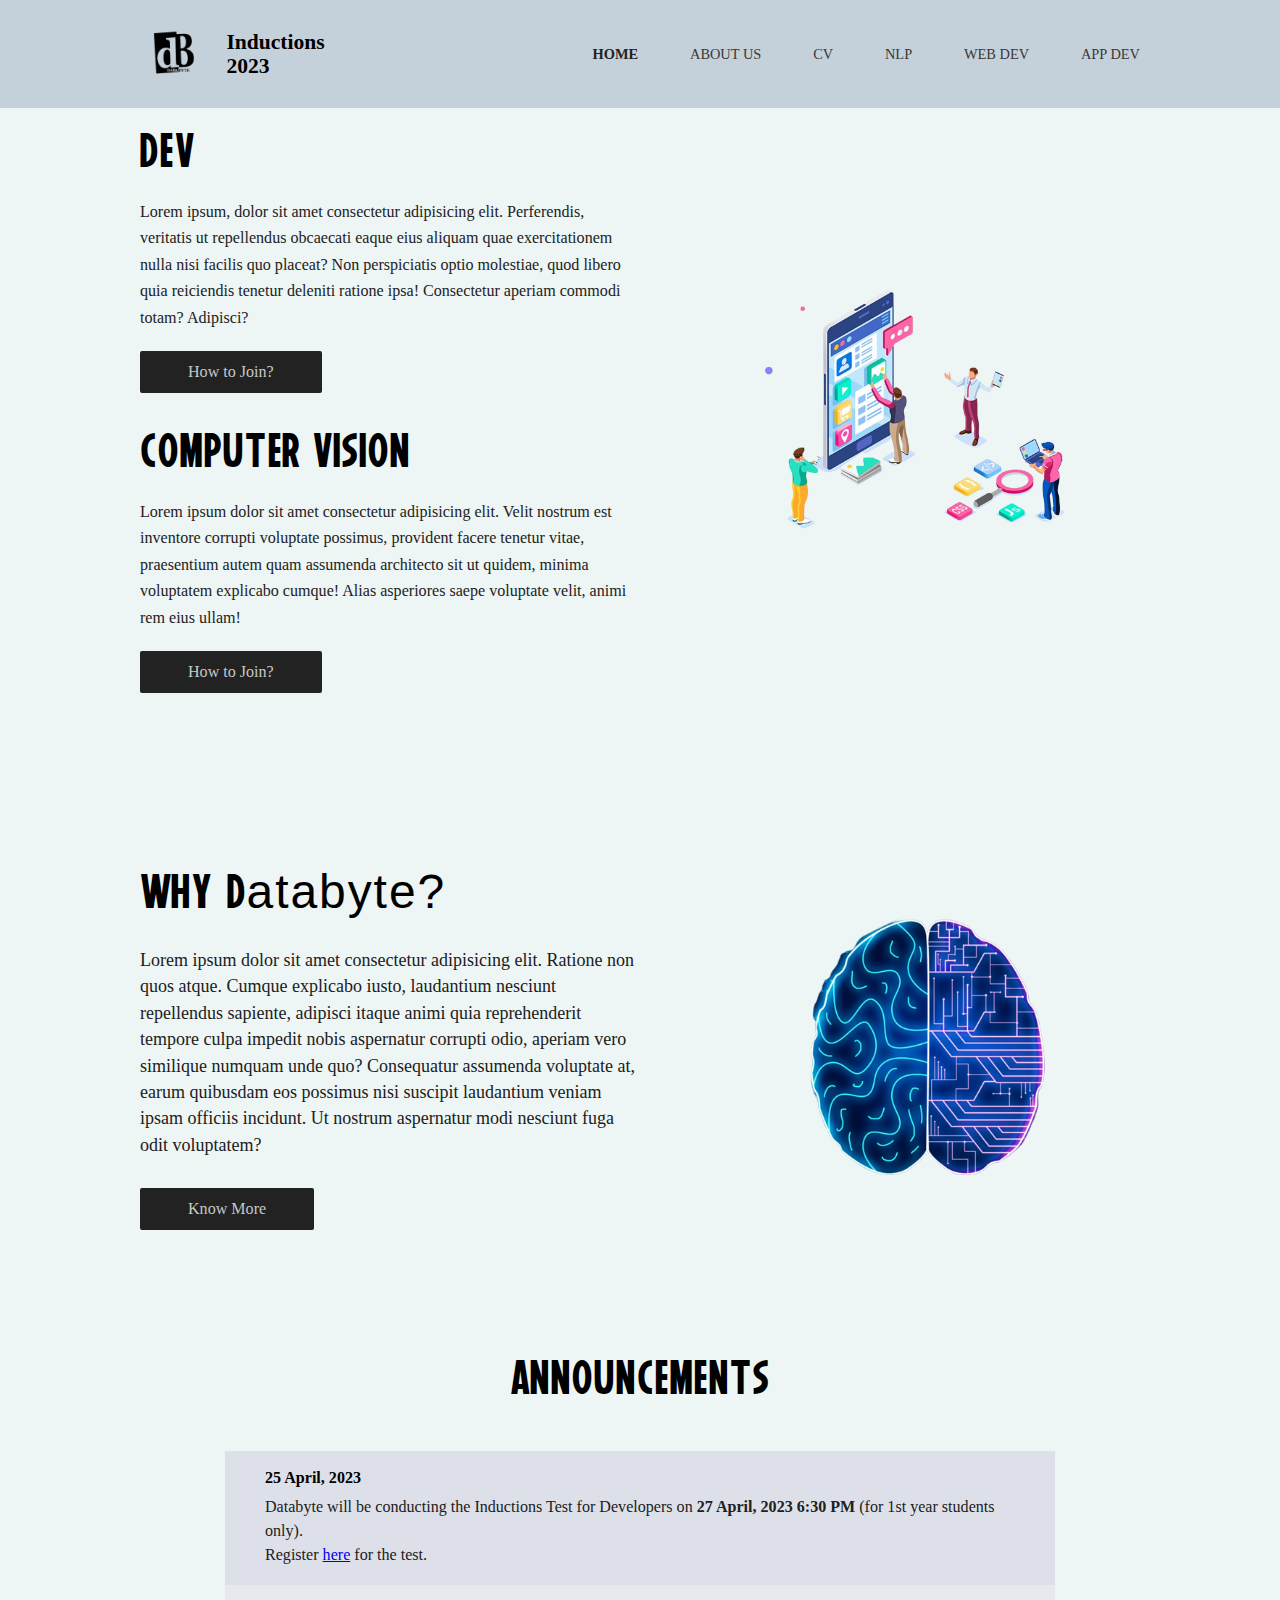
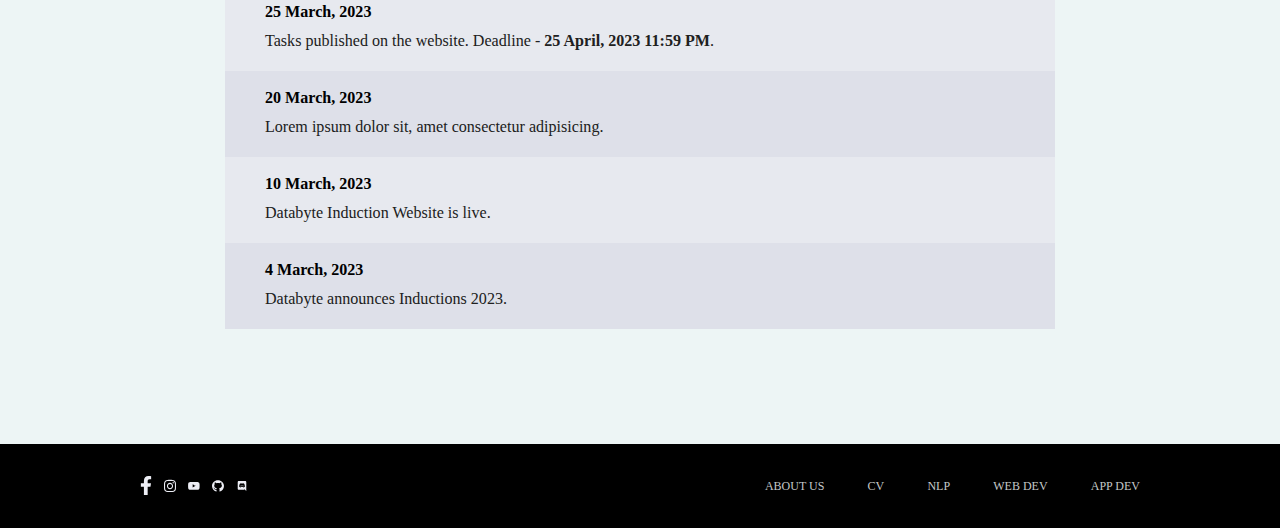
==== index.html @ 8279a618 "Add files via upload" ====
<html
<head>
  <meta charset="utf-8" />
  <meta name="viewport" content="width=device-width, initial-scale=1.0" />
  <meta http-equiv="X-UA-Compatible" content="IE=edge" />
<title>
    Databyte inductions 2023
  </title>
  <link rel="icon" href="assets/favicon.ico" type="image/ico" />
  <meta name="viewport" content="width=device-width, initial-scale=1" />

  <!--Imports-->
  <!--Google Fonts-->
  <link rel="preconnect" href="https://fonts.googleapis.com">
  <link rel="preconnect" href="https://fonts.gstatic.com" crossorigin>
  <link href="https://fonts.googleapis.com/css2?family=Bruno+Ace+SC&display=swap" rel="stylesheet">

  <!-- Jquery -->
  <script src="https://ajax.googleapis.com/ajax/libs/jquery/3.3.1/jquery.min.js"></script>

  <!--Stylesheets-->
  <link href="css/base.css" type="text/css" rel="stylesheet" />
  <link href="css/base_hamburger.css" type="text/css" rel="stylesheet" />
  <link href="css/base_mobile.css" type="text/css" rel="stylesheet" />
  <link href="css/fix_header.css" type="text/css" rel="stylesheet" />
  <link href="css/index.css" type="text/css" rel="stylesheet" />
  <link href="css/index_mobile.css" type="text/css" rel="stylesheet" />

  <!--Javascript-->
  <script type="text/javascript" src="js/notifications.js"></script>
  <script type="text/javascript" src="js/base_hamburger.js"></script>
  <script type="text/javascript" src="js/fix_header.js"></script>
  <script type="text/javascript" src="js/toggle_overlay.js"></script>

</head>

<body>
  <nav class="site-navbar initial" id="site-navbar">
    <div class="site-container">
      <div class="site-navbar-wrapper">
        <div>
          <a href="/" class="site-home-link">
            <img src="assets/logo.png" class="site-logo" alt="Databyte logo" />
            <div class="site-logo-text">
              Inductions
              <br />
              2023
            </div>
          </a>
        </div>
        <div class="navlinks-horizontal">
          <a href="./" class="navlink" selected="True">
            HOME
          </a>
          <a href="about_us" class="navlink">
            ABOUT US
          </a>
          <a href="CV" class="navlink">
            CV
          </a>
          <a href="NLP" class="navlink">
            NLP
          </a>
          <a href="WEB DEV" class="navlink">
          WEB DEV
          </a>
          <a href="APP DEV" class="navlink">
            APP DEV
          </a>
        </div>
        <div class="navlinks-mobile">
          <input type="checkbox" class="openSidebarMenu" id="openSidebarMenu" onclick="addOverlay()" />
          <label for="openSidebarMenu" class="sidebarIconToggle">
            <div class="spinner diagonal part-1"></div>
            <div class="spinner horizontal"></div>
            <div class="spinner diagonal part-2"></div>
          </label>
          <div id="sidebarMenu">
            <ul class="sidebarMenuInner">
              <li>
                <a href="./" class="navlink" selected="True">
                  <div>
                    HOME
                  </div>
                </a>
              </li>
              <li>
                <a href="about_us" class="navlink">
                  <div>
                    ABOUT US
                  </div>
                </a>
              </li>
              <li>
                <a href="CV" class="navlink">
                  <div>
                    CV
                  </div>
                </a>
              </li>
              <li>
                <a href="NLP" class="navlink">
                  <div>
                    NLP
                  </div>
                </a>
              </li>
              <li>
                <a href="WEB DEV" class="navlink">
                  <div>
                  WEB DEV
                  </div>
                </a>
              </li>
              <li>
                <a href="APP DEV" class="navlink">
                  <div>
                    APP DEV
                  </div>
                </a>
              </li>
            </ul>
          </div>
        </div>
      </div>
    </div>
  </nav>
  <div id="overlay" onclick="hideOverlay()"></div>
  <main class="home">
    <section class="coloured-container">
      <div class="site-container">
        <div class="main-container">
          <div class="illustration-container"></div>
          <div class="design-information-container">
            <h1 class="main-page-heading">
              <div class="heading-background-box"></div>
              <div class="heading-text">DEV</div>
            </h1>
            <div class="heading-information">
              Lorem ipsum, dolor sit amet consectetur adipisicing elit. Perferendis, veritatis ut repellendus obcaecati eaque eius aliquam quae exercitationem nulla nisi facilis quo placeat? Non perspiciatis optio molestiae, quod libero quia reiciendis tenetur deleniti ratione ipsa! Consectetur aperiam commodi totam? Adipisci?
            </div>
            <a href="WEB DEV/">
              <button class="site-cta-button"
                onclick="ga('send', 'event', 'Inner Redirect', 'change page design', 'Redirect to WEB DEV');">
                How to Join?
              </button>
            </a>
          </div>
          <div class="development-information-container">
            <h1 class="main-page-heading">
              <div class="heading-background-box"></div>
              <div class="heading-text">COMPUTER VISION</div>
            </h1>
            <div class="heading-information">
             Lorem ipsum dolor sit amet consectetur adipisicing elit. Velit nostrum est inventore corrupti voluptate possimus, provident facere tenetur vitae, praesentium autem quam assumenda architecto sit ut quidem, minima voluptatem explicabo cumque! Alias asperiores saepe voluptate velit, animi rem eius ullam!
            </div>
            <a href="CV/">
              <button class="site-cta-button"
                onclick="ga('send', 'event', 'Inner Redirect', 'change page development', 'Redirect to ML');">
                How to Join?
              </button>
            </a>
          </div>
        </div>
      </div>
    </section>

    <section class="why-databyte-section">
      <div class="site-container">
        <div class="why-databyte-wrapper">
          <div class="why-databyte-content">
            <h1 class="main-page-heading">
              <div class="heading-background-box"></div>
              <div class="heading-text">WHY Databyte?</div>
            </h1>

            <div class="why-databyte-text">
            Lorem ipsum dolor sit amet consectetur adipisicing elit. Ratione non quos atque. Cumque explicabo iusto, laudantium nesciunt repellendus sapiente, adipisci itaque animi quia reprehenderit tempore culpa impedit nobis aspernatur corrupti odio, aperiam vero similique numquam unde quo? Consequatur assumenda voluptate at, earum quibusdam eos possimus nisi suscipit laudantium veniam ipsam officiis incidunt. Ut nostrum aspernatur modi nesciunt fuga odit voluptatem?
            </div>
            <a href="about_us/">
              <button class="site-cta-button"
                onclick="ga('send', 'event', 'Inner Redirect', 'change page about us', 'Redirect to About us');">
                Know More
              </button>
            </a>
          </div>
          <div class="why-databyte-illustration"></div>
        </div>
      </div>
    </section>
    <section class="updates-section">
      <div class="site-container">
        <div class="updates-wrapper">
          <h1 class="main-page-heading">
            <div class="heading-background-box"></div>
            <div class="heading-text">ANNOUNCEMENTS</div>
          </h1>
        </div>
        <div class="updates">

          <div class="update-item">
            <div class="update-content">
              <div class="update-time">25 April, 2023</div>
              <div class="update-text">
                <p>Databyte will be conducting the Inductions Test for Developers on <strong>27 April, 2023 6:30 PM</strong>
                  (for 1st year students only).</p>
                <p>Register <a href="https://databytenitt.github.io/home.html" target="_blank">here</a> for the
                  test.</p>
              </div>
            </div>
          </div>
          <div class="update-item">
            <div class="update-content">
              <div class="update-time">25 March, 2023</div>
              <div class="update-text">
                <p> Tasks published on the website. Deadline - <strong>25 April, 2023 11:59 PM</strong>.</p>

              </div>
            </div>
          </div>
          <div class="update-item">
            <div class="update-content">
              <div class="update-time">20 March, 2023</div>
              <div class="update-text">
               Lorem ipsum dolor sit, amet consectetur adipisicing.
              </div>
            </div>
          </div>
          <div class="update-item">
            <div class="update-content">
              <div class="update-time">10 March, 2023</div>
              <div class="update-text">
                Databyte Induction Website is live.
              </div>
            </div>
          </div>
          <div class="update-item">
            <div class="update-content">
              <div class="update-time">4 March, 2023</div>
              <div class="update-text">Databyte announces Inductions 2023.</div>
            </div>
          </div>

        </div>
      </div>
    </section>
  </main>
  <footer class="site-footer">
    <div class="site-container">
      <div class="site-footer-wrapper">
        <div class="sociallinks">
   
          <a
            href="https://www.facebook.com"
            class="sociallink"
            target="_blank"
            onclick="ga('send', 'social', 'Facebook', 'visit', 'https://www.facebook.com');"
          >
            <img src="assets/social_icons/fb.svg" alt="facebook-icon" />
          </a>
          <a
            href="https://www.instagram.com"
            class="sociallink"
            target="_blank"
            onclick="ga('send', 'social', 'Instagram', 'visit', 'https://www.instagram.com');"
          >
            <img
              src="assets/social_icons/instagram.svg"
              alt="instagram-icon"
            />
          </a>
          <a
            href="https://www.youtube.com"
            class="sociallink"
            target="_blank"
            onclick="ga('send', 'social', 'Instagram', 'visit', 'https://www.youtube.com');"
          >
            <img
              src="assets/social_icons/youtube.svg"
              alt="youtube-icon"
            />
          </a>
          <a
            href="https://github.com"
            class="sociallink"
            target="_blank"
            onclick="ga('send', 'social', 'GitHub', 'visit', 'https://github.com');"
          >
            <img src="assets/social_icons/github.svg" alt="github-icon" />
          </a>
          <a
            href="https://discord.com/"
            class="sociallink"
            target="_blank"
            onclick="ga('send', 'social', 'Discord', 'visit', 'https://discord.com/');"
          >
            <img src="assets/social_icons/discord.svg" alt="discord-icon" />
          </a>
        </div>
        <div class="navlinks-horizontal">
          <a href="about_us" class="navlink">
            ABOUT US
          </a>
          <a href="CV" class="navlink">
            CV
          </a>
          <a href="NLP" class="navlink">
            NLP
          </a>
          <a href="WEB DEV" class="navlink">
          WEB DEV
          </a>
          <a href="APP DEV" class="navlink">
          APP DEV
          </a>
        </div>
      </div>
    </div>
  </footer>
</body>

</html>
---- css/base.css ----
* {
  margin: 0;
  padding: 0;
}

/* Default CSS */
:root {
  font-size: 24px;
  font-family: Nunito Sans;
  font-style: normal;
  font-weight: normal;
}

body {
  display: flex;
  flex-direction: column;
  height: 100%;
  background-color: #edf5f5;
  width: 100%;
}

main {
  flex-grow: 1;
  flex-shrink: 0;
}

nav {
  height: 1em;
  min-height: 4.5em;
  padding: auto 0;
  background-color:  #c5d1da !important;
 
}

.site-container {
  max-width: 1000px;
  margin: 0 auto;
  
}

.site-container-about {
  max-width: 800px;
  margin: 0 auto;
}

.site-navbar-wrapper {
  height: 100%;
  display: flex;
  align-items: center;
  justify-content: space-between;
  
}

.site-home-link {
  display: flex;
  flex-direction: row;
  text-decoration: none;
  align-items: center;
  user-select: none;
}

.site-logo {
  display: inline-block;
  width: 2.25em;
}

.site-logo-text {
  font-weight: bold;
  font-size: 0.75em;
  line-height: 1rem;
  margin-left: 1em;
  color: #000000;
}

.navlinks-horizontal {
  display: grid;
  grid-column-gap: 1.8em;
  grid-auto-flow: column;
}

.navlink {
  font-size: 0.5em;
  line-height: 0.67rem;
  color: #3b3736;
  text-decoration: none;
  text-transform: uppercase;
  user-select: none;
}

.navlink[selected="True"] {
  font-weight: 900;
  color: #222222;
}
.navlink[selected="True"]:hover {
  font-weight: 900;
  color: #222222;
}

.navlink:hover {
  transition-duration: 0.3s;
  color: black;
}

#overlay {
  position: fixed;
  top: 0;
  width: 100%;
  height: 100%;
  background-color: rgba(0, 0, 0, 0.5);
  z-index: 3;
  display: none;
}

.site-cta-button {
  font-family: Nunito Sans;
  font-weight: normal;
  background: #222222;
  color: #c4c8c8;
  border: none;
  padding: 0.5rem 2rem;
  cursor: pointer;
  font-size: 0.67rem;
  user-select: none;
  border-radius: 2px;
}

.site-cta-button:hover {
  transition: 0.25s;
  background: #151515;
box-shadow: 0px 0px 32px rgba(58, 38, 38, 0.2);
border-radius: 2px;
color: #c4c8c8;

}

.site-cta-button:active {
  border: none;
}

.site-ghost-button {
  border: 1px solid #293b52;
  background: none;
  color: #293b52;
  padding: 0.5rem 2rem;
  cursor: pointer;
  font-size: 0.67rem;
  user-select: none;
}

.site-ghost-button:hover {
  box-shadow: 0px 4px 8px rgba(0, 0, 0, 0.5);
  transition: 0.25s;
}

.site-ghost-button:active {
  border: none;
}

footer {
  height: 1em;
  min-height: 3.5em;
  background: black;
}

.site-footer-wrapper {
  height: 100%;
  display: flex;
  align-items: center;
  justify-content: space-between;
}

.site-footer-wrapper .navlink {
  color: #c4c8c8;
}



.sociallinks {
  display: grid;
  grid-column-gap: 0.5em;
  grid-auto-flow: column;
}

.sociallink {
  text-decoration: none;
  text-transform: uppercase;
  display: flex;
  flex-direction: column;
  justify-content: center;
}

.sociallink:hover{
  transition-duration: 0.3s;
  color: #C0C0C0;
}
.sociallink img {
  width: 0.5em;
}

.sociallink img[src="/assets/social_icons/fb.svg"] {
  width: 0.4em;
}

.sociallink img[src="/assets/social_icons/website.svg"] {
  width: 0.8em;
}

/* Pages related CSS */

.page-heading-background {
  height: 7.5em;
  background: #c4c8c8;
  background: url("../assets/banner.png");
  background-size: cover;
  background-repeat: no-repeat;
  background-position: center;
  display: flex;
  align-items: center;
  justify-content: center;
}

.page-heading {
  position: relative;
  display: inline-block;
  font-family: "marvelFont", sans-serif;
  font-weight: bold;
  font-weight: 400;
  font-size: 48px;
  line-height: 65px;
  letter-spacing: 0.04em;
  color: black;
  user-select: none;
}

.heading-background-box {
 
  position: absolute;
  width: 110%;
  height: 71%;
  left: -5%;
  bottom: 25%;
  z-index: 1;
}

.heading-text {
  position: relative;
  z-index: 2;
}

.page-title {
  position: relative;
  display: inline-block;
  font-family: "marvelFont", sans-serif;
  font-weight: bold;
  font-weight: 400;
  font-size: 48px;
  line-height: 65px;
  letter-spacing: 0.04em;
  color: black;
  user-select: none;
}

.page-subtitle {
  font-family: Nunito Sans;
  font-weight: normal;
  font-size: 0.75em;
  line-height: 1.375rem;
  color: black;
  user-select: none;
  margin-top: 2px;
}

.process-description-box {
  background: #DEE0E9;
  padding: 1.25em 2em;
  margin-bottom: 2em;
}

.process-description-content {
}

.process-description-heading {
  font-family: Nunito Sans;
  font-weight: 700;
  font-size: 1em;
  line-height: 1.4rem;
  color: #000000;
  align-self: center;
}

.process-description-text {
  font-family: Nunito Sans;
  margin-top: 1.55em;
  font-weight: normal;
  font-size: 0.67em;
  line-height: 1.1rem;
  color: #666666;
}

.process-choice {
  display: grid;
}

.process-choice-action-link {
  text-decoration: none;
  color: inherit;
}

.process-choice-actions-text {
  text-decoration: none;
  position: relative;
  top: 2px;
}

.process-description-box:nth-child(1) {
  margin-top: 1.4em;
}

.process-choices-description {
  padding: 2em 2em;
}

.process-choices-description .process-description-header {
  display: flex;
  justify-content: space-between;
}

.process-choices-description .process-choices {
  display: grid;
  grid-auto-flow: column;
}

.process-choices-description .process-choices .process-choice:nth-child(1) {
  margin-right: 1.25em;
}

.process-choices-description .process-choices .process-choice:nth-child(3) {
  margin-left: 1.25em;
}

.process-choices-description .process-choice-heading {
  font-family: Nunito Sans;
  font-style: normal;
  font-weight: bold;
  font-size: 0.83em;
  line-height: 1.4rem;
  color: #000000;
  margin-top: 1.25em;
}

.process-choices-description .process-choice-text {
  font-family: Nunito Sans;
  font-style: normal;
  font-weight: normal;
  font-size: 0.67em;
  line-height: 0.96rem;
  color: #666666;
  margin-top: 0.7em;
  margin-bottom: 1.4em;
}

.process-choices-description .process-choice-or {
  font-family: Nunito Sans;
  font-style: normal;
  font-weight: bold;
  font-size: 0.75em;
  line-height: 1rem;
  text-align: center;
  color: #222222;
  display: flex;
  flex-direction: column;
  align-items: center;
  user-select: none;
}

.process-choices-description .process-choice-or span {
  padding: 1.55em 0;
}

.process-choices-description .process-choice-or div {
  flex-grow: 1;
  width: 1px;
  background: #a4a4a4;
}

.process-choices-description .process-choice-actions {
  font-family: Nunito Sans;
  font-style: normal;
  font-weight: bold;
  font-size: 0.67em;
  line-height: 1rem;
  color: #000000;
  margin-top: 1em;
}

.download-icon {
  width: 1em;
  vertical-align: middle;
  margin-right: 0.6em;
}

@media screen and (max-width: 450px) {
  .page-title {
    font-size: 1.5rem;
    line-height: 55px;
    letter-spacing: 0em;
  }
  .page-heading {
    font-size: 1.5em;
  }
}

@font-face {

  font-family: 'marvelFont' ;
  src: url('../assets/Marvel-Regular.ttf') format('truetype');

}
---- css/base_hamburger.css ----
.mainInner{
    display: table;
    height: 100%;
    width: 100%;
    text-align: center;
}
.mainInner div{
    display:table-cell;
    vertical-align: middle;
    font-size: 3em;
    font-weight: bold;
    letter-spacing: 1.25px;
}
#sidebarMenu {
    height: 100%;
    position: fixed;
    right: 0;
    width: 250px;
    margin-top: 54px;
    transform: translateX(250px);
    transition: transform 250ms ease-in-out;
    background: #121212;
    z-index: 4;
}
.sidebarMenuInner{
    margin:0;
    padding:0;
    border-top: 1px solid rgba(255, 255, 255, 0.10);
}
.sidebarMenuInner li{
    list-style: none;
    color: #fff;
    text-transform: uppercase;
    font-weight: bold;
    padding: 5px 20px;
    cursor: pointer;
    border-bottom: 1px solid rgba(255, 255, 255, 0.10);
}
.sidebarMenuInner li span{
    display: block;
    font-size: 14px;
    color: rgba(255, 255, 255, 0.50);
}
.sidebarMenuInner li a{
    color: #fff;
    text-transform: uppercase;
    font-size: 16px;
    cursor: pointer;
    text-decoration: none;
}
.sidebarMenuInner li a div{
    padding-top: 8px;
    padding-bottom: 4px;
}
input[type="checkbox"]:checked ~ #sidebarMenu {
    transform: translateX(0);
}

input[type=checkbox] {
    transition: all 0.3s;
    box-sizing: border-box;
    display: none;
}
.sidebarIconToggle {
    transition: all 0.3s;
    box-sizing: border-box;
    cursor: pointer;
    position: absolute;
    z-index: 99;
    height: 100%;
    width: 100%;
    right: 15px;
    height: 22px;
    width: 22px;
    margin-top: -6px;
}
.spinner {
    transition: all 0.3s;
    box-sizing: border-box;
    position: absolute;
    height: 3px;
    width: 100%;
    background-color: #000;
}
.horizontal {
    transition: all 0.3s;
    box-sizing: border-box;
    position: relative;
    float: left;
    margin-top: 3px;
}
.diagonal.part-1 {
    position: relative;
    transition: all 0.3s;
    box-sizing: border-box;
    float: left;
    margin-top: 0px;
}
.diagonal.part-2 {
    transition: all 0.3s;
    box-sizing: border-box;
    position: relative;
    float: left;
    margin-top: 3px;
}
input[type=checkbox]:checked ~ .sidebarIconToggle > .horizontal {
    transition: all 0.3s;
    box-sizing: border-box;
    opacity: 0;
}
input[type=checkbox]:checked ~ .sidebarIconToggle > .diagonal.part-1 {
    transition: all 0.3s;
    box-sizing: border-box;
    transform: rotate(135deg);
    margin-top: 8px;
}
input[type=checkbox]:checked ~ .sidebarIconToggle > .diagonal.part-2 {
    transition: all 0.3s;
    box-sizing: border-box;
    transform: rotate(-135deg);
    margin-top: -9px;
}

@media screen and (max-width: 600px) {
    .navlinks-horizontal {
        display: none;
    }
    .navlinks-mobile {
        display: grid;
    }
    .navlink[selected='True'] {
        color: #9b9595;
    }
}

@media screen and (min-width: 601px) {
    .navlinks-horizontal {
        display: grid;
    }
    .navlinks-mobile {
        display: none;
    }
}
---- css/base_mobile.css ----
@media screen and (max-width: 1024px) {
    .site-container {
    margin:0px 18px;
}
    .site-container-about {
    margin:0px 18px;
}
}

@media screen and (max-width: 600px) {
    .navlinks {
        display: none;
    }
    .site-footer-wrapper {
        justify-content: space-around;
    }
    .sociallink img {
        width: 0.75em;
    }
    .sociallink img[src="/assets/social_icons/fb.svg"] {
        width: 0.5em;
    }
    .sociallink img[src="/assets/social_icons/website.svg"] {
        width: 1em;
    }
    .page-heading-background {
        background: url('../assets/banner_mobile.png');
        background-size: cover;
        background-repeat: no-repeat;
        background-position: center;
    }
}
---- css/fix_header.css ----
.sticky {
    position: fixed;
    top: 0;
    width: 100%;
    border-color:1px #f9c55f;
    background-color: #facf4e;
    box-shadow:  10px 11px 34px -10px rgba(0,0,0,0.06)!important;
    padding: 0px;
    height: 1em;
    min-height: 3.25em;
    z-index: 8;
}

.initial {
    top: 0;
    background-color: #fff;
    z-index: 8;
}
---- css/index.css ----
.home {
  margin-top: 0em;
  background-color: #edf5f5;
}

.site-navbar-wrapper{
  font-size: 1.2rem;
}

.main-container {
  display: grid;
  grid-template-columns: 50% 50%;
  grid-template-areas:
    "design illustration"
    "development illustration";
  min-height: 25em;
  grid-column-gap: 4em;
}

.illustration-container {
  grid-area: illustration;
}

.design-information-container {
  grid-area: design;
  align-self: center;
}

.development-information-container {
  grid-area: development;
  align-self: center;
}

.coloured-container {
  background-color: #edf5f5;
}
.illustration-container {
  max-width: 75%;
  background: url("../assets/main_illustration.png");
  background-size: contain;
  background-repeat: no-repeat;
  background-position: center;
}

.main-page-heading {
  position: relative;
  display: inline-block;
  font-family: "marvelFont", sans-serif;
  font-weight: bold;
  font-weight: 400;
  font-size: 48px;
  line-height: 65px;
  letter-spacing: 0.04em;
  color: black;
  user-select: none;
}

.heading-background-box {
  background: #edf5f5;
  position: absolute;
  width: 110%;
  height: 71%;
  left: -5%;
  bottom: 25%;
  z-index: 1;
}

.heading-background-box-coloured {
  background: #edf5f5;
  position: absolute;
  width: 85%;
  height: 65%;
  left: 30%;
  bottom: 35%;
  z-index: 1;
}

.heading-text {
  position: relative;
  z-index: 2;
}

.heading-information {
  font-family: Nunito Sans;
  font-weight: normal;
  font-size: 0.67em;
  line-height: 1.1rem;
  color: #222222;
  margin-top: 0.7em;
  margin-bottom: 1.25em;
}

.heading-information-coloured {
  font-family: Nunito Sans;
  font-weight: normal;
  font-size: 0.67em;
  line-height: 1.1rem;
  color: #edf5f5;
  margin-top: 0.7em;
  margin-bottom: 1.25em;
}


.why-databyte-section {
  margin-top: 6.5em;
}

.why-databyte-wrapper {
  display: grid;
  grid-template-columns: 50% 50%;
  grid-auto-flow: column;
  grid-column-gap: 1.7em;
}

.why-databyte-content {
  align-self: center;
}

.why-databyte-text {
  font-family: Nunito Sans;
  font-weight: normal;
  font-size: 0.75em;
  line-height: 1.1rem;
  color: #202020;
  margin-top: 1em;
  margin-bottom: 1.625em;
}

.why-databyte-illustration {
  height: 100%;
  min-height: 12.5em;
  background: url("../assets/why_databyte_illustration.png");
  background-size: contain;
  background-repeat: no-repeat;
  background-position: center;
}

.updates-section {
  margin-top: 5em;
}

.updates-wrapper {
  text-align: center;
}

.updates {
  margin-top: 1.5em;
  margin-bottom: 4.8em;
}

.update-item {
  width: 75%;
  padding: 0.75em 1.67em;
  margin: 0 auto;
}

.update-item:nth-child(odd) {
  background: #DEE0E9;
}

.update-item:nth-child(even) {
  background: #E7E9EF;
}

.update-time {
  font-family: Nunito Sans;
  font-weight: bold;
  font-size: 0.67em;
  line-height: 0.75rem;
  color: black;
}

.update-text {
  font-family: Nunito Sans;
  font-weight: normal;
  font-size: 0.67em;
  line-height: 1rem;
  color: #202020;
  margin-top: 0.5em;
}

.text-link{
  text-decoration: none;
  color:#f5cf52;
}

@media screen and (max-width: 600px) {
  .heading-background-box {
    left: -5%;
  }
  .main-page-heading {
    font-size: 1.5em;
    line-height: 55px;
    letter-spacing: 0em;
  }
  .heading-information {
    font-size: 0.64em;
  }
  .update-text {
    font-size: 0.64em;
  }
  .update-time {
    font-size: 0.64em;
  }
  .why-databyte-text {
    font-size: 0.64em;
  }
}

@font-face {

  font-family: 'marvelFont' ;
  src: url('../assets/Marvel-Regular.ttf') format('truetype');

}
---- css/index_mobile.css ----
@media screen and (max-width: 1208px) {
    .illustration-container, .why-databyte-illustration {
        display: none;
    }
    .main-container {
        display: flex;
        flex-direction: column;
        justify-content: center;
        width: 80%;
        margin: 0 auto;
        margin-bottom: 5em;
    }
    .design-information-container {
        margin-bottom: 2em;
    }
    .why-databyte-section {
        margin-top: 5em;
    }
    .why-databyte-wrapper {
        display: flex;
        flex-direction: column;
        justify-content: center;
        width: 80%;
        margin: 0 auto;
    }
    .updates-section {
        display: flex;
        flex-direction: column;
        justify-content: center;
        width: 80%;
        margin-left: auto;
        margin-right: auto;
    }
    .updates-wrapper {
        text-align: left;
    }
    .update-item {
        width: 80%;
    }
}
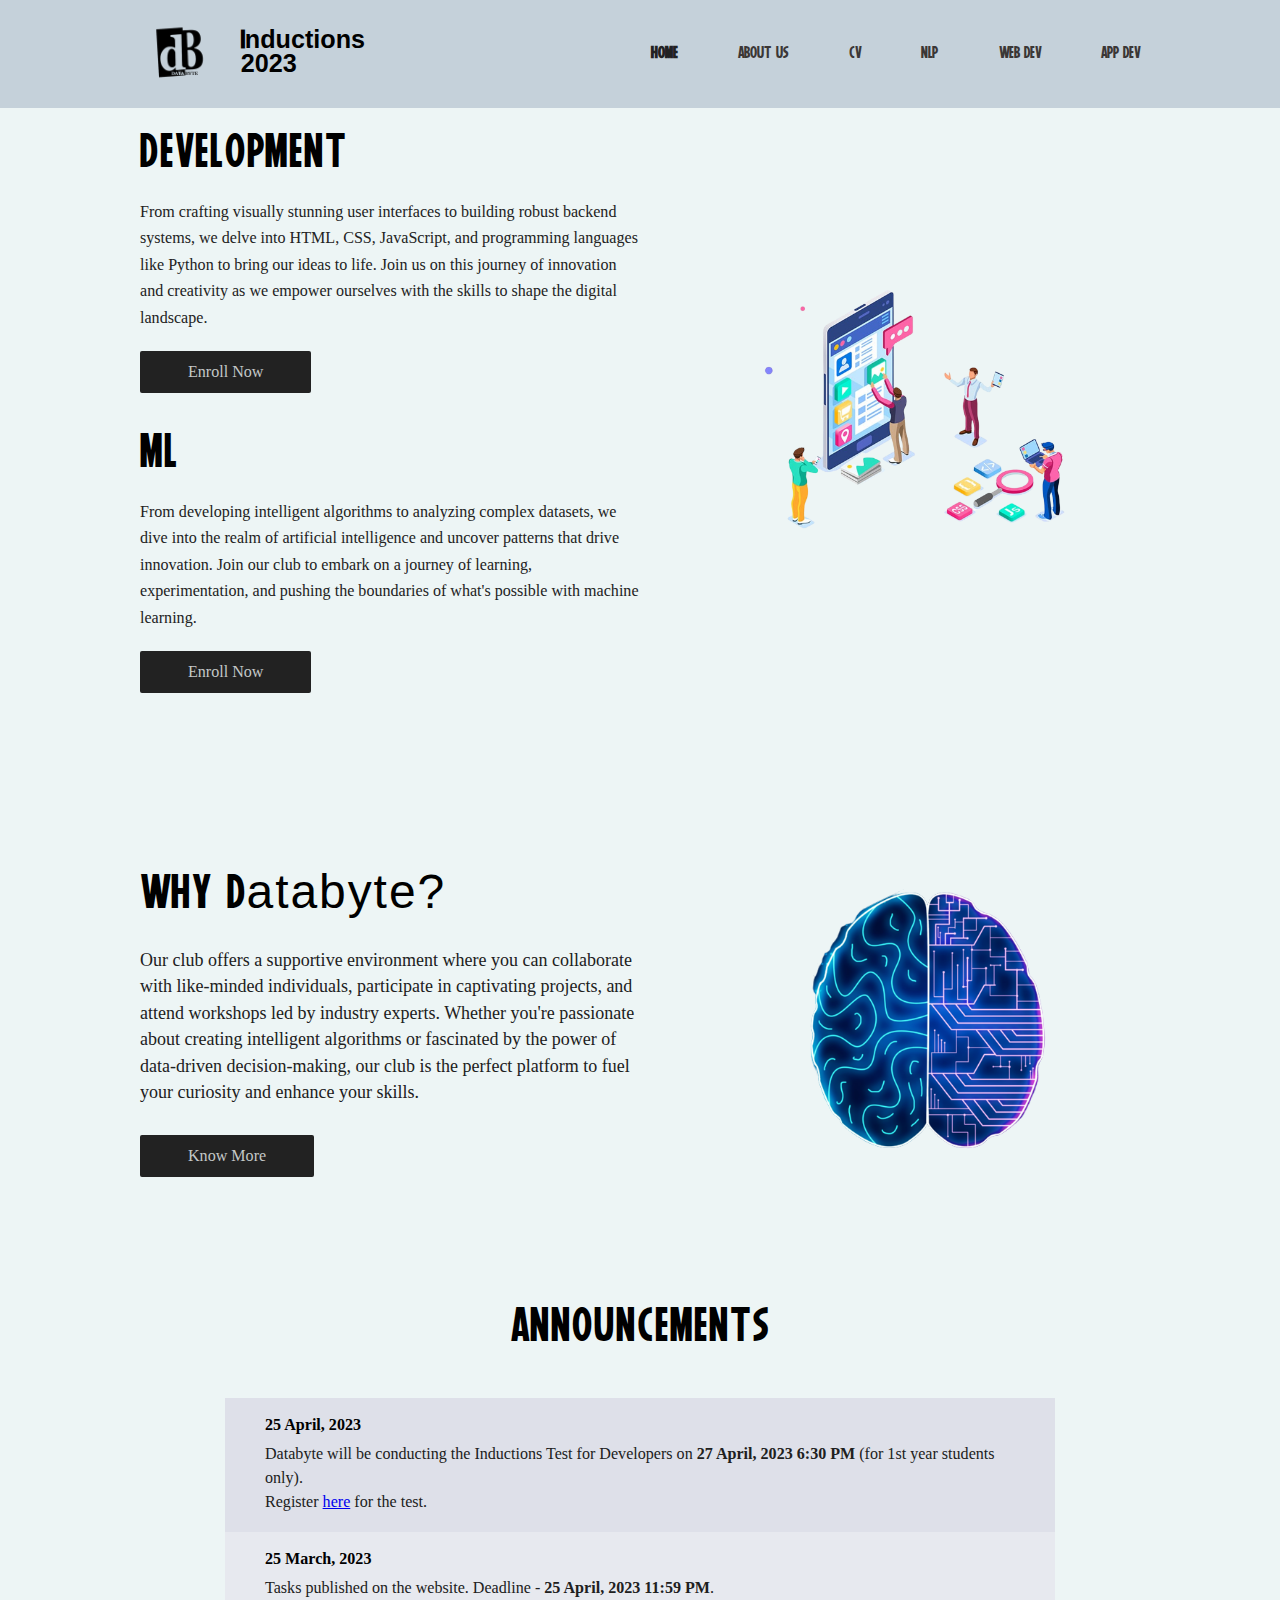
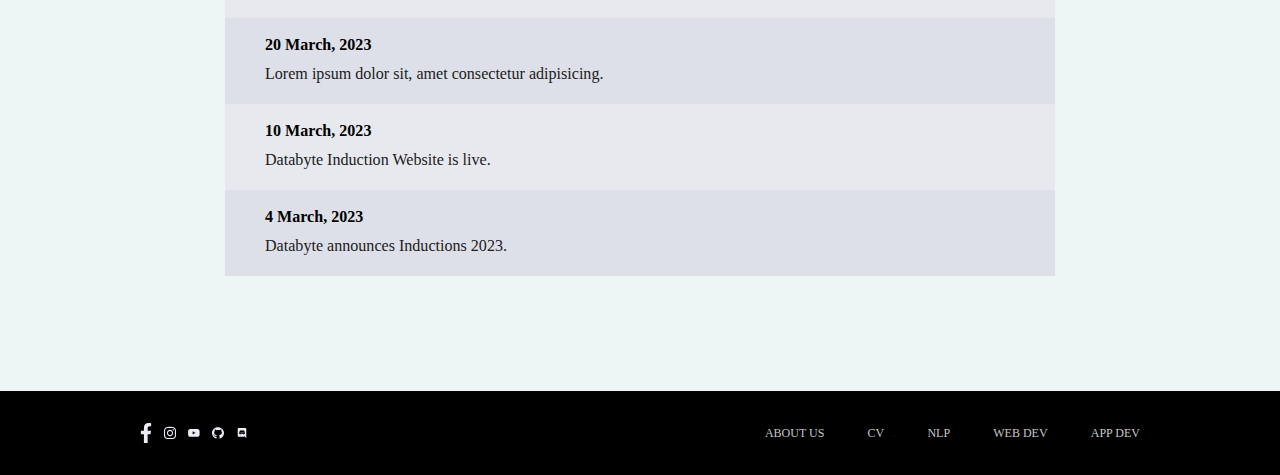
==== commit 04029a62: "Update index.html" ====
--- a/index.html
+++ b/index.html
@@ -134,30 +134,30 @@
           <div class="design-information-container">
             <h1 class="main-page-heading">
               <div class="heading-background-box"></div>
-              <div class="heading-text">DEV</div>
+              <div class="heading-text">DEVELOPMENT</div>
             </h1>
             <div class="heading-information">
-              Lorem ipsum, dolor sit amet consectetur adipisicing elit. Perferendis, veritatis ut repellendus obcaecati eaque eius aliquam quae exercitationem nulla nisi facilis quo placeat? Non perspiciatis optio molestiae, quod libero quia reiciendis tenetur deleniti ratione ipsa! Consectetur aperiam commodi totam? Adipisci?
+            From crafting visually stunning user interfaces to building robust backend systems, we delve into HTML, CSS, JavaScript, and programming languages like Python to bring our ideas to life. Join us on this journey of innovation and creativity as we empower ourselves with the skills to shape the digital landscape.
             </div>
             <a href="WEB DEV/">
               <button class="site-cta-button"
                 onclick="ga('send', 'event', 'Inner Redirect', 'change page design', 'Redirect to WEB DEV');">
-                How to Join?
+                Enroll Now
               </button>
             </a>
           </div>
           <div class="development-information-container">
             <h1 class="main-page-heading">
               <div class="heading-background-box"></div>
-              <div class="heading-text">COMPUTER VISION</div>
+              <div class="heading-text">ML</div>
             </h1>
             <div class="heading-information">
-             Lorem ipsum dolor sit amet consectetur adipisicing elit. Velit nostrum est inventore corrupti voluptate possimus, provident facere tenetur vitae, praesentium autem quam assumenda architecto sit ut quidem, minima voluptatem explicabo cumque! Alias asperiores saepe voluptate velit, animi rem eius ullam!
+             From developing intelligent algorithms to analyzing complex datasets, we dive into the realm of artificial intelligence and uncover patterns that drive innovation. Join our club to embark on a journey of learning, experimentation, and pushing the boundaries of what's possible with machine learning.
             </div>
             <a href="CV/">
               <button class="site-cta-button"
                 onclick="ga('send', 'event', 'Inner Redirect', 'change page development', 'Redirect to ML');">
-                How to Join?
+                Enroll Now
               </button>
             </a>
           </div>
@@ -175,7 +175,7 @@
             </h1>
 
             <div class="why-databyte-text">
-            Lorem ipsum dolor sit amet consectetur adipisicing elit. Ratione non quos atque. Cumque explicabo iusto, laudantium nesciunt repellendus sapiente, adipisci itaque animi quia reprehenderit tempore culpa impedit nobis aspernatur corrupti odio, aperiam vero similique numquam unde quo? Consequatur assumenda voluptate at, earum quibusdam eos possimus nisi suscipit laudantium veniam ipsam officiis incidunt. Ut nostrum aspernatur modi nesciunt fuga odit voluptatem?
+            Our club offers a supportive environment where you can collaborate with like-minded individuals, participate in captivating projects, and attend workshops led by industry experts. Whether you're passionate about creating intelligent algorithms or fascinated by the power of data-driven decision-making, our club is the perfect platform to fuel your curiosity and enhance your skills.
             </div>
             <a href="about_us/">
               <button class="site-cta-button"
--- a/css/index.css
+++ b/css/index.css
@@ -4,7 +4,8 @@
 }
 
 .site-navbar-wrapper{
-  font-size: 1.2rem;
+  font-size: 1.4rem;
+   font-family: "marvelFont", sans-serif;
 }
 
 .main-container {
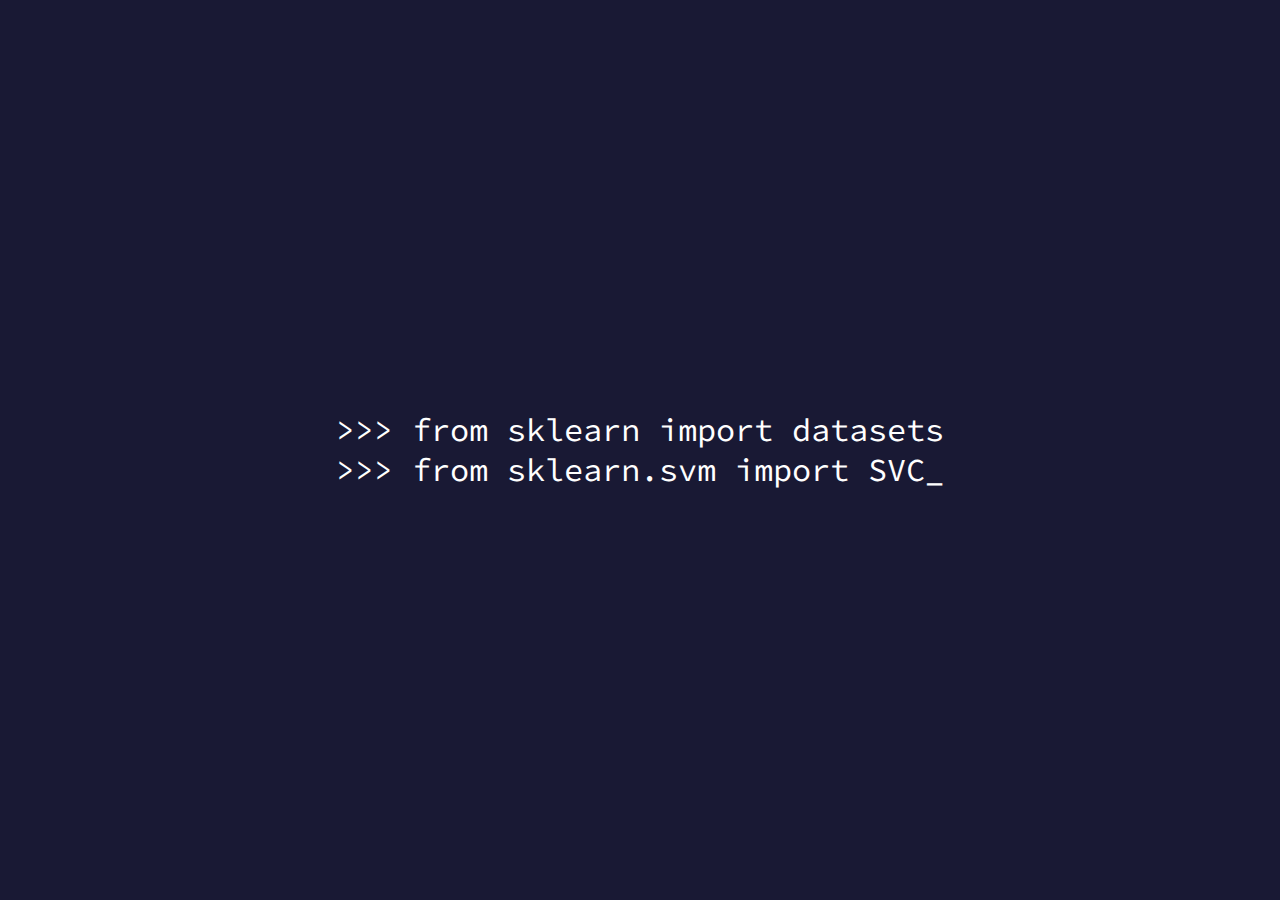
==== commit f4f038ba: "Rename landing.html to index.html" ====
--- a/index.html
+++ b/index.html
@@ -1,322 +1,95 @@
-<html
-<head>
-  <meta charset="utf-8" />
-  <meta name="viewport" content="width=device-width, initial-scale=1.0" />
-  <meta http-equiv="X-UA-Compatible" content="IE=edge" />
-<title>
-    Databyte inductions 2023
-  </title>
-  <link rel="icon" href="assets/favicon.ico" type="image/ico" />
-  <meta name="viewport" content="width=device-width, initial-scale=1" />
-
-  <!--Imports-->
-  <!--Google Fonts-->
-  <link rel="preconnect" href="https://fonts.googleapis.com">
-  <link rel="preconnect" href="https://fonts.gstatic.com" crossorigin>
-  <link href="https://fonts.googleapis.com/css2?family=Bruno+Ace+SC&display=swap" rel="stylesheet">
-
-  <!-- Jquery -->
-  <script src="https://ajax.googleapis.com/ajax/libs/jquery/3.3.1/jquery.min.js"></script>
-
-  <!--Stylesheets-->
-  <link href="css/base.css" type="text/css" rel="stylesheet" />
-  <link href="css/base_hamburger.css" type="text/css" rel="stylesheet" />
-  <link href="css/base_mobile.css" type="text/css" rel="stylesheet" />
-  <link href="css/fix_header.css" type="text/css" rel="stylesheet" />
-  <link href="css/index.css" type="text/css" rel="stylesheet" />
-  <link href="css/index_mobile.css" type="text/css" rel="stylesheet" />
-
-  <!--Javascript-->
-  <script type="text/javascript" src="js/notifications.js"></script>
-  <script type="text/javascript" src="js/base_hamburger.js"></script>
-  <script type="text/javascript" src="js/fix_header.js"></script>
-  <script type="text/javascript" src="js/toggle_overlay.js"></script>
-
-</head>
-
-<body>
-  <nav class="site-navbar initial" id="site-navbar">
-    <div class="site-container">
-      <div class="site-navbar-wrapper">
-        <div>
-          <a href="/" class="site-home-link">
-            <img src="assets/logo.png" class="site-logo" alt="Databyte logo" />
-            <div class="site-logo-text">
-              Inductions
-              <br />
-              2023
-            </div>
-          </a>
-        </div>
-        <div class="navlinks-horizontal">
-          <a href="./" class="navlink" selected="True">
-            HOME
-          </a>
-          <a href="about_us" class="navlink">
-            ABOUT US
-          </a>
-          <a href="CV" class="navlink">
-            CV
-          </a>
-          <a href="NLP" class="navlink">
-            NLP
-          </a>
-          <a href="WEB DEV" class="navlink">
-          WEB DEV
-          </a>
-          <a href="APP DEV" class="navlink">
-            APP DEV
-          </a>
-        </div>
-        <div class="navlinks-mobile">
-          <input type="checkbox" class="openSidebarMenu" id="openSidebarMenu" onclick="addOverlay()" />
-          <label for="openSidebarMenu" class="sidebarIconToggle">
-            <div class="spinner diagonal part-1"></div>
-            <div class="spinner horizontal"></div>
-            <div class="spinner diagonal part-2"></div>
-          </label>
-          <div id="sidebarMenu">
-            <ul class="sidebarMenuInner">
-              <li>
-                <a href="./" class="navlink" selected="True">
-                  <div>
-                    HOME
-                  </div>
-                </a>
-              </li>
-              <li>
-                <a href="about_us" class="navlink">
-                  <div>
-                    ABOUT US
-                  </div>
-                </a>
-              </li>
-              <li>
-                <a href="CV" class="navlink">
-                  <div>
-                    CV
-                  </div>
-                </a>
-              </li>
-              <li>
-                <a href="NLP" class="navlink">
-                  <div>
-                    NLP
-                  </div>
-                </a>
-              </li>
-              <li>
-                <a href="WEB DEV" class="navlink">
-                  <div>
-                  WEB DEV
-                  </div>
-                </a>
-              </li>
-              <li>
-                <a href="APP DEV" class="navlink">
-                  <div>
-                    APP DEV
-                  </div>
-                </a>
-              </li>
-            </ul>
-          </div>
-        </div>
-      </div>
-    </div>
-  </nav>
-  <div id="overlay" onclick="hideOverlay()"></div>
-  <main class="home">
-    <section class="coloured-container">
-      <div class="site-container">
-        <div class="main-container">
-          <div class="illustration-container"></div>
-          <div class="design-information-container">
-            <h1 class="main-page-heading">
-              <div class="heading-background-box"></div>
-              <div class="heading-text">DEVELOPMENT</div>
-            </h1>
-            <div class="heading-information">
-            From crafting visually stunning user interfaces to building robust backend systems, we delve into HTML, CSS, JavaScript, and programming languages like Python to bring our ideas to life. Join us on this journey of innovation and creativity as we empower ourselves with the skills to shape the digital landscape.
-            </div>
-            <a href="WEB DEV/">
-              <button class="site-cta-button"
-                onclick="ga('send', 'event', 'Inner Redirect', 'change page design', 'Redirect to WEB DEV');">
-                Enroll Now
-              </button>
-            </a>
-          </div>
-          <div class="development-information-container">
-            <h1 class="main-page-heading">
-              <div class="heading-background-box"></div>
-              <div class="heading-text">ML</div>
-            </h1>
-            <div class="heading-information">
-             From developing intelligent algorithms to analyzing complex datasets, we dive into the realm of artificial intelligence and uncover patterns that drive innovation. Join our club to embark on a journey of learning, experimentation, and pushing the boundaries of what's possible with machine learning.
-            </div>
-            <a href="CV/">
-              <button class="site-cta-button"
-                onclick="ga('send', 'event', 'Inner Redirect', 'change page development', 'Redirect to ML');">
-                Enroll Now
-              </button>
-            </a>
-          </div>
-        </div>
-      </div>
-    </section>
-
-    <section class="why-databyte-section">
-      <div class="site-container">
-        <div class="why-databyte-wrapper">
-          <div class="why-databyte-content">
-            <h1 class="main-page-heading">
-              <div class="heading-background-box"></div>
-              <div class="heading-text">WHY Databyte?</div>
-            </h1>
-
-            <div class="why-databyte-text">
-            Our club offers a supportive environment where you can collaborate with like-minded individuals, participate in captivating projects, and attend workshops led by industry experts. Whether you're passionate about creating intelligent algorithms or fascinated by the power of data-driven decision-making, our club is the perfect platform to fuel your curiosity and enhance your skills.
-            </div>
-            <a href="about_us/">
-              <button class="site-cta-button"
-                onclick="ga('send', 'event', 'Inner Redirect', 'change page about us', 'Redirect to About us');">
-                Know More
-              </button>
-            </a>
-          </div>
-          <div class="why-databyte-illustration"></div>
-        </div>
-      </div>
-    </section>
-    <section class="updates-section">
-      <div class="site-container">
-        <div class="updates-wrapper">
-          <h1 class="main-page-heading">
-            <div class="heading-background-box"></div>
-            <div class="heading-text">ANNOUNCEMENTS</div>
-          </h1>
-        </div>
-        <div class="updates">
-
-          <div class="update-item">
-            <div class="update-content">
-              <div class="update-time">25 April, 2023</div>
-              <div class="update-text">
-                <p>Databyte will be conducting the Inductions Test for Developers on <strong>27 April, 2023 6:30 PM</strong>
-                  (for 1st year students only).</p>
-                <p>Register <a href="https://databytenitt.github.io/home.html" target="_blank">here</a> for the
-                  test.</p>
-              </div>
-            </div>
-          </div>
-          <div class="update-item">
-            <div class="update-content">
-              <div class="update-time">25 March, 2023</div>
-              <div class="update-text">
-                <p> Tasks published on the website. Deadline - <strong>25 April, 2023 11:59 PM</strong>.</p>
-
-              </div>
-            </div>
-          </div>
-          <div class="update-item">
-            <div class="update-content">
-              <div class="update-time">20 March, 2023</div>
-              <div class="update-text">
-               Lorem ipsum dolor sit, amet consectetur adipisicing.
-              </div>
-            </div>
-          </div>
-          <div class="update-item">
-            <div class="update-content">
-              <div class="update-time">10 March, 2023</div>
-              <div class="update-text">
-                Databyte Induction Website is live.
-              </div>
-            </div>
-          </div>
-          <div class="update-item">
-            <div class="update-content">
-              <div class="update-time">4 March, 2023</div>
-              <div class="update-text">Databyte announces Inductions 2023.</div>
-            </div>
-          </div>
-
-        </div>
-      </div>
-    </section>
-  </main>
-  <footer class="site-footer">
-    <div class="site-container">
-      <div class="site-footer-wrapper">
-        <div class="sociallinks">
-   
-          <a
-            href="https://www.facebook.com"
-            class="sociallink"
-            target="_blank"
-            onclick="ga('send', 'social', 'Facebook', 'visit', 'https://www.facebook.com');"
-          >
-            <img src="assets/social_icons/fb.svg" alt="facebook-icon" />
-          </a>
-          <a
-            href="https://www.instagram.com"
-            class="sociallink"
-            target="_blank"
-            onclick="ga('send', 'social', 'Instagram', 'visit', 'https://www.instagram.com');"
-          >
-            <img
-              src="assets/social_icons/instagram.svg"
-              alt="instagram-icon"
-            />
-          </a>
-          <a
-            href="https://www.youtube.com"
-            class="sociallink"
-            target="_blank"
-            onclick="ga('send', 'social', 'Instagram', 'visit', 'https://www.youtube.com');"
-          >
-            <img
-              src="assets/social_icons/youtube.svg"
-              alt="youtube-icon"
-            />
-          </a>
-          <a
-            href="https://github.com"
-            class="sociallink"
-            target="_blank"
-            onclick="ga('send', 'social', 'GitHub', 'visit', 'https://github.com');"
-          >
-            <img src="assets/social_icons/github.svg" alt="github-icon" />
-          </a>
-          <a
-            href="https://discord.com/"
-            class="sociallink"
-            target="_blank"
-            onclick="ga('send', 'social', 'Discord', 'visit', 'https://discord.com/');"
-          >
-            <img src="assets/social_icons/discord.svg" alt="discord-icon" />
-          </a>
-        </div>
-        <div class="navlinks-horizontal">
-          <a href="about_us" class="navlink">
-            ABOUT US
-          </a>
-          <a href="CV" class="navlink">
-            CV
-          </a>
-          <a href="NLP" class="navlink">
-            NLP
-          </a>
-          <a href="WEB DEV" class="navlink">
-          WEB DEV
-          </a>
-          <a href="APP DEV" class="navlink">
-          APP DEV
-          </a>
-        </div>
-      </div>
-    </div>
-  </footer>
-</body>
-
-</html>
+<!DOCTYPE html>
+<html>
+  <head>
+    <meta http-equiv="refresh" content="4;url=index.html" />
+    <title>DataByte</title>
+    <link
+      rel="stylesheet"
+      type="text/css"
+      href="https://fonts.googleapis.com/css?family=Source+Code+Pro"
+    />
+  </head>
+  <style type="text/css">
+    * {
+      margin: 0;
+      padding: 0;
+    }
+    #typedtext {
+      /* position: absolute;
+      padding-left: 20%;
+      padding-top: 6%; */
+      height: 100vh;
+      width: 100%;
+      overflow: hidden;
+      display: flex;
+      justify-content: center;
+      align-items: center;
+      background: rgba(0, 0, 30, 0.9);
+      color: white;
+      font-size: 2em;
+      font-family: "Source Code Pro", monospace;
+    }
+
+    @media screen and (max-width: 600px) {
+      #typedtext {
+        font-size: 1.1rem;
+      }
+    }
+  </style>
+  <body>
+    <div id="typedtext"></div>
+    <script type="text/javascript">
+      // set up text to print, each item in array is new line
+      var aText = new Array(
+        ">>> from sklearn import datasets",
+        ">>> from sklearn.svm import SVC",
+        ">>> DB = datasets.load_DB()",
+        ">>> clf = SVC()",
+        ">>> clf.fit(DB.data, DB.target_names[DB.target])",
+        ">>>list(clf.predict(DB.data[0]))",
+        "",
+        " ['DataByte']"
+      );
+      var iSpeed = 10; // time delay of print out
+      var iIndex = 0; // start printing array at this posision
+      var iArrLength = aText[0].length; // the length of the text array
+      var iScrollAt = 20; // start scrolling up at this many lines
+
+      var iTextPos = 0; // initialise text position
+      var sContents = ""; // initialise contents variable
+      var iRow; // initialise current row
+
+      function typewriter() {
+        sContents = " ";
+        iRow = Math.max(0, iIndex - iScrollAt);
+        var destination = document.getElementById("typedtext");
+
+        while (iRow < iIndex) {
+          sContents += aText[iRow++] + "<br />";
+        }
+        destination.innerHTML =
+          sContents + aText[iIndex].substring(0, iTextPos) + "_";
+        if (iTextPos++ == iArrLength) {
+          iTextPos = 0;
+          iIndex++;
+          if (iIndex != aText.length) {
+            iArrLength = aText[iIndex].length;
+            setTimeout("typewriter()", 50);
+          }
+        } else {
+          setTimeout("typewriter()", iSpeed);
+        }
+      }
+
+      typewriter();
+
+      setTimeout(function(){
+      	window.location = "/main/index.html";
+      },4000);
+    </script>
+  </body>
+</html>
+
+<!-- Actual Line for Databyte part above-->
+<!-- 
+<pre style='font-size:2em'>   ['DataByte']</pre> -->
